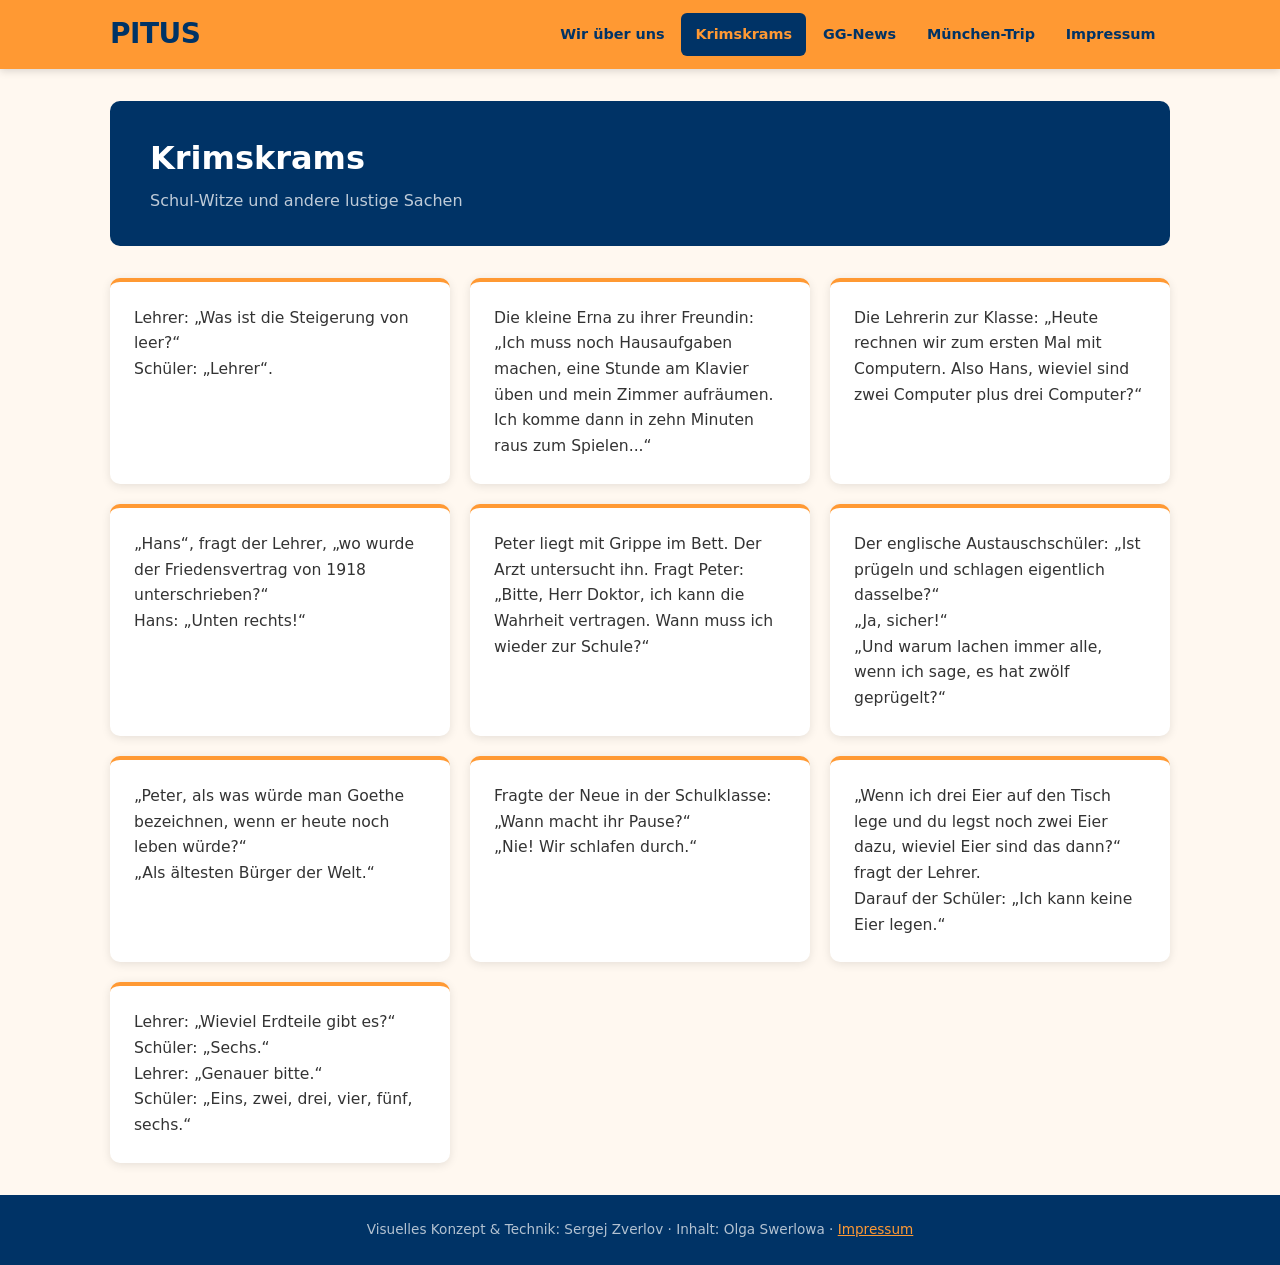
==== html/krimskrams.html @ 673280d3 "first commit for piuts" ====
<!DOCTYPE html>
<html lang="de">
<head>
  <meta charset="UTF-8">
  <meta name="viewport" content="width=device-width, initial-scale=1.0">
  <title>PITUS – Krimskrams</title>
  <link rel="stylesheet" href="../styles.css">
</head>
<body>

<header>
  <div class="nav-inner">
    <a href="../index.html" class="site-title">PITUS</a>
    <button class="menu-toggle" aria-label="Menü öffnen" aria-expanded="false">
      <span></span><span></span><span></span>
    </button>
    <nav id="main-nav">
      <ul>
        <li><a href="wir.html">Wir über uns</a></li>
        <li><a href="krimskrams.html">Krimskrams</a></li>
        <li><a href="gg-news.html">GG-News</a></li>
        <li><a href="muenchen.html">München-Trip</a></li>
        <li><a href="impressum.html">Impressum</a></li>
      </ul>
    </nav>
  </div>
</header>

<main>
  <div class="page-header">
    <h1>Krimskrams</h1>
    <p>Schul-Witze und andere lustige Sachen</p>
  </div>

  <div class="jokes-grid">

    <div class="joke-card">
      <p>Lehrer: &bdquo;Was ist die Steigerung von leer?&ldquo;</p>
      <p>Schüler: &bdquo;Lehrer&ldquo;.</p>
    </div>

    <div class="joke-card">
      <p>Die kleine Erna zu ihrer Freundin: &bdquo;Ich muss noch Hausaufgaben machen, eine Stunde am Klavier üben und mein Zimmer aufräumen. Ich komme dann in zehn Minuten raus zum Spielen...&ldquo;</p>
    </div>

    <div class="joke-card">
      <p>Die Lehrerin zur Klasse: &bdquo;Heute rechnen wir zum ersten Mal mit Computern. Also Hans, wieviel sind zwei Computer plus drei Computer?&ldquo;</p>
    </div>

    <div class="joke-card">
      <p>&bdquo;Hans&ldquo;, fragt der Lehrer, &bdquo;wo wurde der Friedensvertrag von 1918 unterschrieben?&ldquo;</p>
      <p>Hans: &bdquo;Unten rechts!&ldquo;</p>
    </div>

    <div class="joke-card">
      <p>Peter liegt mit Grippe im Bett. Der Arzt untersucht ihn. Fragt Peter:</p>
      <p>&bdquo;Bitte, Herr Doktor, ich kann die Wahrheit vertragen. Wann muss ich wieder zur Schule?&ldquo;</p>
    </div>

    <div class="joke-card">
      <p>Der englische Austauschschüler: &bdquo;Ist prügeln und schlagen eigentlich dasselbe?&ldquo;</p>
      <p>&bdquo;Ja, sicher!&ldquo;</p>
      <p>&bdquo;Und warum lachen immer alle, wenn ich sage, es hat zwölf geprügelt?&ldquo;</p>
    </div>

    <div class="joke-card">
      <p>&bdquo;Peter, als was würde man Goethe bezeichnen, wenn er heute noch leben würde?&ldquo;</p>
      <p>&bdquo;Als ältesten Bürger der Welt.&ldquo;</p>
    </div>

    <div class="joke-card">
      <p>Fragte der Neue in der Schulklasse: &bdquo;Wann macht ihr Pause?&ldquo;</p>
      <p>&bdquo;Nie! Wir schlafen durch.&ldquo;</p>
    </div>

    <div class="joke-card">
      <p>&bdquo;Wenn ich drei Eier auf den Tisch lege und du legst noch zwei Eier dazu, wieviel Eier sind das dann?&ldquo; fragt der Lehrer.</p>
      <p>Darauf der Schüler: &bdquo;Ich kann keine Eier legen.&ldquo;</p>
    </div>

    <div class="joke-card">
      <p>Lehrer: &bdquo;Wieviel Erdteile gibt es?&ldquo;</p>
      <p>Schüler: &bdquo;Sechs.&ldquo;</p>
      <p>Lehrer: &bdquo;Genauer bitte.&ldquo;</p>
      <p>Schüler: &bdquo;Eins, zwei, drei, vier, fünf, sechs.&ldquo;</p>
    </div>

  </div>
</main>

<footer>
  <p>Visuelles Konzept &amp; Technik: Sergej Zverlov &middot; Inhalt: Olga Swerlowa &middot; <a href="impressum.html">Impressum</a></p>
</footer>

<script src="../script.js"></script>
</body>
</html>
---- styles.css ----
/* =====================================================
   PITUS – Redesign 2025
   Pure HTML/CSS/JS, no dependencies
   ===================================================== */

/* ----- Variables & Reset ----- */
:root {
  --orange: #FF9933;
  --orange-dark: #e6851a;
  --blue: #003366;
  --blue-light: #004080;
  --cream: #FFF8F0;
  --card-bg: #FFEDCC;
  --text: #1a1a2e;
  --text-muted: #555;
  --shadow: 0 2px 10px rgba(0, 0, 0, 0.1);
  --shadow-hover: 0 6px 24px rgba(0, 0, 0, 0.16);
  --radius: 10px;
}

*, *::before, *::after {
  box-sizing: border-box;
  margin: 0;
  padding: 0;
}

html {
  scroll-behavior: smooth;
}

body {
  font-family: 'Segoe UI', system-ui, -apple-system, BlinkMacSystemFont, 'Helvetica Neue', Arial, sans-serif;
  background: var(--cream);
  color: var(--text);
  line-height: 1.6;
  min-height: 100vh;
  display: flex;
  flex-direction: column;
}

img {
  max-width: 100%;
  height: auto;
  display: block;
}

a {
  color: inherit;
  text-decoration: none;
}


/* ----- Header & Navigation ----- */

header {
  background: var(--orange);
  position: sticky;
  top: 0;
  z-index: 200;
  box-shadow: 0 2px 8px rgba(0,0,0,0.15);
}

.nav-inner {
  max-width: 1100px;
  margin: 0 auto;
  display: flex;
  align-items: center;
  justify-content: space-between;
  padding: 0 1.25rem;
  gap: 1rem;
}

.site-title {
  font-size: 1.75rem;
  font-weight: 900;
  color: var(--blue);
  letter-spacing: -0.5px;
  padding: 0.75rem 0;
  flex-shrink: 0;
}

.site-title span {
  color: white;
}

nav ul {
  display: flex;
  list-style: none;
  gap: 0.125rem;
  flex-wrap: wrap;
}

nav a {
  display: block;
  padding: 0.6rem 0.9rem;
  color: var(--blue);
  font-weight: 600;
  font-size: 0.9rem;
  border-radius: 6px;
  transition: background 0.18s, color 0.18s;
  white-space: nowrap;
}

nav a:hover {
  background: var(--blue);
  color: white;
}

nav a.active {
  background: var(--blue);
  color: var(--orange);
}

/* Hamburger */
.menu-toggle {
  display: none;
  flex-direction: column;
  justify-content: center;
  gap: 5px;
  background: none;
  border: none;
  cursor: pointer;
  padding: 0.5rem;
  flex-shrink: 0;
}

.menu-toggle span {
  display: block;
  width: 24px;
  height: 2px;
  background: var(--blue);
  border-radius: 2px;
  transition: transform 0.25s, opacity 0.25s;
}

.menu-toggle.open span:nth-child(1) { transform: translateY(7px) rotate(45deg); }
.menu-toggle.open span:nth-child(2) { opacity: 0; }
.menu-toggle.open span:nth-child(3) { transform: translateY(-7px) rotate(-45deg); }


/* ----- Layout ----- */

main {
  max-width: 1100px;
  margin: 0 auto;
  padding: 2rem 1.25rem;
  flex: 1;
  width: 100%;
}

.page-header {
  background: var(--blue);
  color: white;
  padding: 2rem 2.5rem;
  border-radius: var(--radius);
  margin-bottom: 2rem;
}

.page-header h1 {
  font-size: 2rem;
  font-weight: 800;
  margin-bottom: 0.25rem;
}

.page-header p {
  color: rgba(255,255,255,0.75);
  font-size: 1rem;
}


/* ----- Home / Hero ----- */

.hero {
  border-radius: var(--radius);
  overflow: hidden;
  background: var(--blue);
  margin-bottom: 2rem;
  box-shadow: var(--shadow);
}

.hero img {
  width: 100%;
  max-height: 480px;
  object-fit: cover;
}

.hero-body {
  padding: 2rem 2.5rem;
  color: white;
}

.hero-body h1 {
  font-size: 2.25rem;
  font-weight: 900;
  color: var(--orange);
  margin-bottom: 0.75rem;
}

.hero-body p {
  font-size: 1.1rem;
  color: rgba(255,255,255,0.88);
  max-width: 640px;
}

.section-nav {
  display: grid;
  grid-template-columns: repeat(auto-fill, minmax(220px, 1fr));
  gap: 1rem;
  margin-top: 1.5rem;
}

.section-card {
  background: white;
  border-radius: var(--radius);
  padding: 1.5rem;
  box-shadow: var(--shadow);
  transition: transform 0.2s, box-shadow 0.2s;
  border-left: 4px solid var(--orange);
}

.section-card:hover {
  transform: translateY(-3px);
  box-shadow: var(--shadow-hover);
}

.section-card h2 {
  font-size: 1.1rem;
  color: var(--blue);
  margin-bottom: 0.35rem;
}

.section-card p {
  font-size: 0.875rem;
  color: var(--text-muted);
}


/* ----- Student Grid (wir.html) ----- */

.student-intro {
  margin-bottom: 2rem;
  font-size: 1.05rem;
  color: var(--text-muted);
}

.student-grid {
  display: grid;
  grid-template-columns: repeat(auto-fill, minmax(190px, 1fr));
  gap: 1.5rem;
}

.student-card {
  background: white;
  border-radius: var(--radius);
  overflow: hidden;
  box-shadow: var(--shadow);
  transition: transform 0.2s, box-shadow 0.2s;
}

.student-card:hover {
  transform: translateY(-5px);
  box-shadow: var(--shadow-hover);
}

.student-card img {
  width: 100%;
  aspect-ratio: 3 / 4;
  object-fit: cover;
}

.student-card .card-name {
  display: block;
  background: var(--blue);
  color: var(--orange);
  font-weight: 700;
  font-size: 1.05rem;
  text-align: center;
  padding: 0.75rem;
  transition: background 0.18s;
}

.student-card:hover .card-name {
  background: var(--blue-light);
}


/* ----- Profile Pages ----- */

.profile-wrap {
  max-width: 740px;
}

.profile-entry {
  margin-bottom: 1.5rem;
  border-radius: var(--radius);
  overflow: hidden;
  box-shadow: var(--shadow);
  background: white;
}

.profile-entry img {
  width: 100%;
  border-radius: var(--radius) var(--radius) 0 0;
}

.profile-entry .caption {
  background: var(--card-bg);
  padding: 1.25rem 1.5rem;
  color: var(--blue);
  font-size: 1rem;
  line-height: 1.7;
  font-weight: 500;
}

.back-link {
  display: inline-flex;
  align-items: center;
  gap: 0.4rem;
  margin-bottom: 1.5rem;
  color: var(--blue);
  font-weight: 600;
  padding: 0.5rem 1rem;
  background: white;
  border-radius: 6px;
  box-shadow: var(--shadow);
  transition: background 0.18s;
}

.back-link:hover {
  background: var(--blue);
  color: white;
}


/* ----- GG-News ----- */

.news-article {
  background: white;
  border-radius: var(--radius);
  overflow: hidden;
  margin-bottom: 2rem;
  box-shadow: var(--shadow);
}

.news-header {
  background: var(--blue);
  color: white;
  padding: 1.5rem 2rem;
}

.news-header h2 {
  font-size: 1.5rem;
  font-weight: 800;
  color: var(--orange);
  margin-bottom: 0.25rem;
}

.news-header .subtitle {
  color: rgba(255,255,255,0.75);
  font-size: 0.9rem;
}

.news-body {
  padding: 1.75rem 2rem;
}

.news-body p {
  line-height: 1.75;
  color: #333;
  margin-bottom: 1rem;
}

.news-body p:last-child {
  margin-bottom: 0;
}

.news-images {
  display: grid;
  grid-template-columns: repeat(auto-fit, minmax(260px, 1fr));
  gap: 1rem;
  margin: 1.25rem 0;
}

.news-images img {
  width: 100%;
  border-radius: 8px;
  object-fit: cover;
}

.news-section {
  margin-top: 1.5rem;
  padding-top: 1.5rem;
  border-top: 1px solid #eee;
}

.news-section h3 {
  font-size: 1.15rem;
  color: var(--blue);
  margin-bottom: 0.75rem;
}


/* ----- Krimskrams / Jokes ----- */

.jokes-grid {
  display: grid;
  grid-template-columns: repeat(auto-fill, minmax(300px, 1fr));
  gap: 1.25rem;
}

.joke-card {
  background: white;
  border-radius: var(--radius);
  padding: 1.5rem;
  box-shadow: var(--shadow);
  border-top: 4px solid var(--orange);
  font-size: 0.975rem;
  line-height: 1.65;
  color: #333;
  transition: transform 0.18s, box-shadow 0.18s;
}

.joke-card:hover {
  transform: translateY(-2px);
  box-shadow: var(--shadow-hover);
}

.joke-card em {
  display: block;
  font-style: normal;
  color: var(--text-muted);
  font-size: 0.875rem;
  margin-top: 0.75rem;
  padding-top: 0.75rem;
  border-top: 1px solid #eee;
}


/* ----- München Gallery ----- */

.gallery-header {
  margin-bottom: 1.75rem;
}

.gallery-header p {
  color: var(--text-muted);
  margin-top: 0.5rem;
}

.photo-grid {
  display: grid;
  grid-template-columns: repeat(auto-fill, minmax(160px, 1fr));
  gap: 0.75rem;
}

.photo-thumb {
  cursor: pointer;
  border-radius: 8px;
  overflow: hidden;
  box-shadow: var(--shadow);
  transition: transform 0.2s, box-shadow 0.2s;
  background: var(--blue);
}

.photo-thumb:hover {
  transform: scale(1.03);
  box-shadow: var(--shadow-hover);
}

.photo-thumb img {
  width: 100%;
  aspect-ratio: 1;
  object-fit: cover;
  display: block;
}

.photo-thumb .thumb-label {
  padding: 0.4rem 0.5rem;
  font-size: 0.72rem;
  color: rgba(255,255,255,0.9);
  text-align: center;
  line-height: 1.3;
  background: var(--blue);
}


/* ----- Lightbox ----- */

.lightbox {
  display: none;
  position: fixed;
  inset: 0;
  background: rgba(0, 0, 0, 0.92);
  z-index: 1000;
  align-items: center;
  justify-content: center;
  flex-direction: column;
  gap: 1rem;
  padding: 1rem;
}

.lightbox.active {
  display: flex;
}

.lightbox-img-wrap {
  position: relative;
  display: flex;
  align-items: center;
  justify-content: center;
  max-width: 90vw;
  max-height: 82vh;
}

.lightbox-img {
  max-width: 90vw;
  max-height: 80vh;
  border-radius: 6px;
  object-fit: contain;
  box-shadow: 0 8px 40px rgba(0,0,0,0.5);
}

.lightbox-caption {
  color: rgba(255,255,255,0.9);
  font-size: 1rem;
  text-align: center;
  letter-spacing: 0.3px;
}

.lb-counter {
  color: rgba(255,255,255,0.45);
  font-size: 0.8rem;
}

.lb-btn {
  position: fixed;
  top: 50%;
  transform: translateY(-50%);
  background: rgba(255,255,255,0.12);
  border: 1px solid rgba(255,255,255,0.2);
  color: white;
  font-size: 1.75rem;
  width: 3rem;
  height: 3rem;
  border-radius: 50%;
  cursor: pointer;
  display: flex;
  align-items: center;
  justify-content: center;
  transition: background 0.18s;
  line-height: 1;
}

.lb-btn:hover {
  background: rgba(255,255,255,0.25);
}

.lb-prev { left: 1rem; }
.lb-next { right: 1rem; }

.lb-close {
  position: fixed;
  top: 1rem;
  right: 1rem;
  background: rgba(255,255,255,0.12);
  border: 1px solid rgba(255,255,255,0.2);
  color: white;
  font-size: 1.25rem;
  width: 2.5rem;
  height: 2.5rem;
  border-radius: 50%;
  cursor: pointer;
  display: flex;
  align-items: center;
  justify-content: center;
  transition: background 0.18s;
}

.lb-close:hover {
  background: rgba(255,255,255,0.25);
}


/* ----- Impressum ----- */

.impressum-card {
  background: white;
  border-radius: var(--radius);
  padding: 2.5rem;
  box-shadow: var(--shadow);
  max-width: 600px;
}

.impressum-card h2 {
  color: var(--blue);
  font-size: 1.15rem;
  margin-bottom: 0.5rem;
  margin-top: 1.5rem;
}

.impressum-card h2:first-child {
  margin-top: 0;
}

.impressum-card p {
  color: var(--text-muted);
  line-height: 1.6;
}

.impressum-card a {
  color: var(--blue);
  text-decoration: underline;
}


/* ----- Footer ----- */

footer {
  background: var(--blue);
  color: rgba(255,255,255,0.7);
  text-align: center;
  padding: 1.5rem 1.25rem;
  font-size: 0.85rem;
  margin-top: auto;
}

footer a {
  color: var(--orange);
  text-decoration: underline;
}


/* ----- Responsive ----- */

@media (max-width: 720px) {
  .menu-toggle {
    display: flex;
  }

  nav {
    display: none;
    position: absolute;
    top: 100%;
    left: 0;
    right: 0;
    background: var(--orange);
    border-top: 2px solid var(--orange-dark);
    box-shadow: 0 6px 16px rgba(0,0,0,0.15);
  }

  nav.open {
    display: block;
  }

  nav ul {
    flex-direction: column;
    padding: 0.5rem;
    gap: 0.25rem;
  }

  nav a {
    padding: 0.75rem 1rem;
    border-radius: 6px;
  }

  .hero-body h1 {
    font-size: 1.6rem;
  }

  .hero-body p {
    font-size: 1rem;
  }

  .page-header {
    padding: 1.5rem;
  }

  .page-header h1 {
    font-size: 1.5rem;
  }

  .news-header, .news-body {
    padding: 1.25rem 1.25rem;
  }

  .photo-grid {
    grid-template-columns: repeat(auto-fill, minmax(130px, 1fr));
  }

  .lb-prev { left: 0.25rem; }
  .lb-next { right: 0.25rem; }
}

@media (max-width: 480px) {
  main {
    padding: 1.25rem 0.875rem;
  }

  .student-grid {
    grid-template-columns: repeat(2, 1fr);
  }

  .jokes-grid {
    grid-template-columns: 1fr;
  }
}
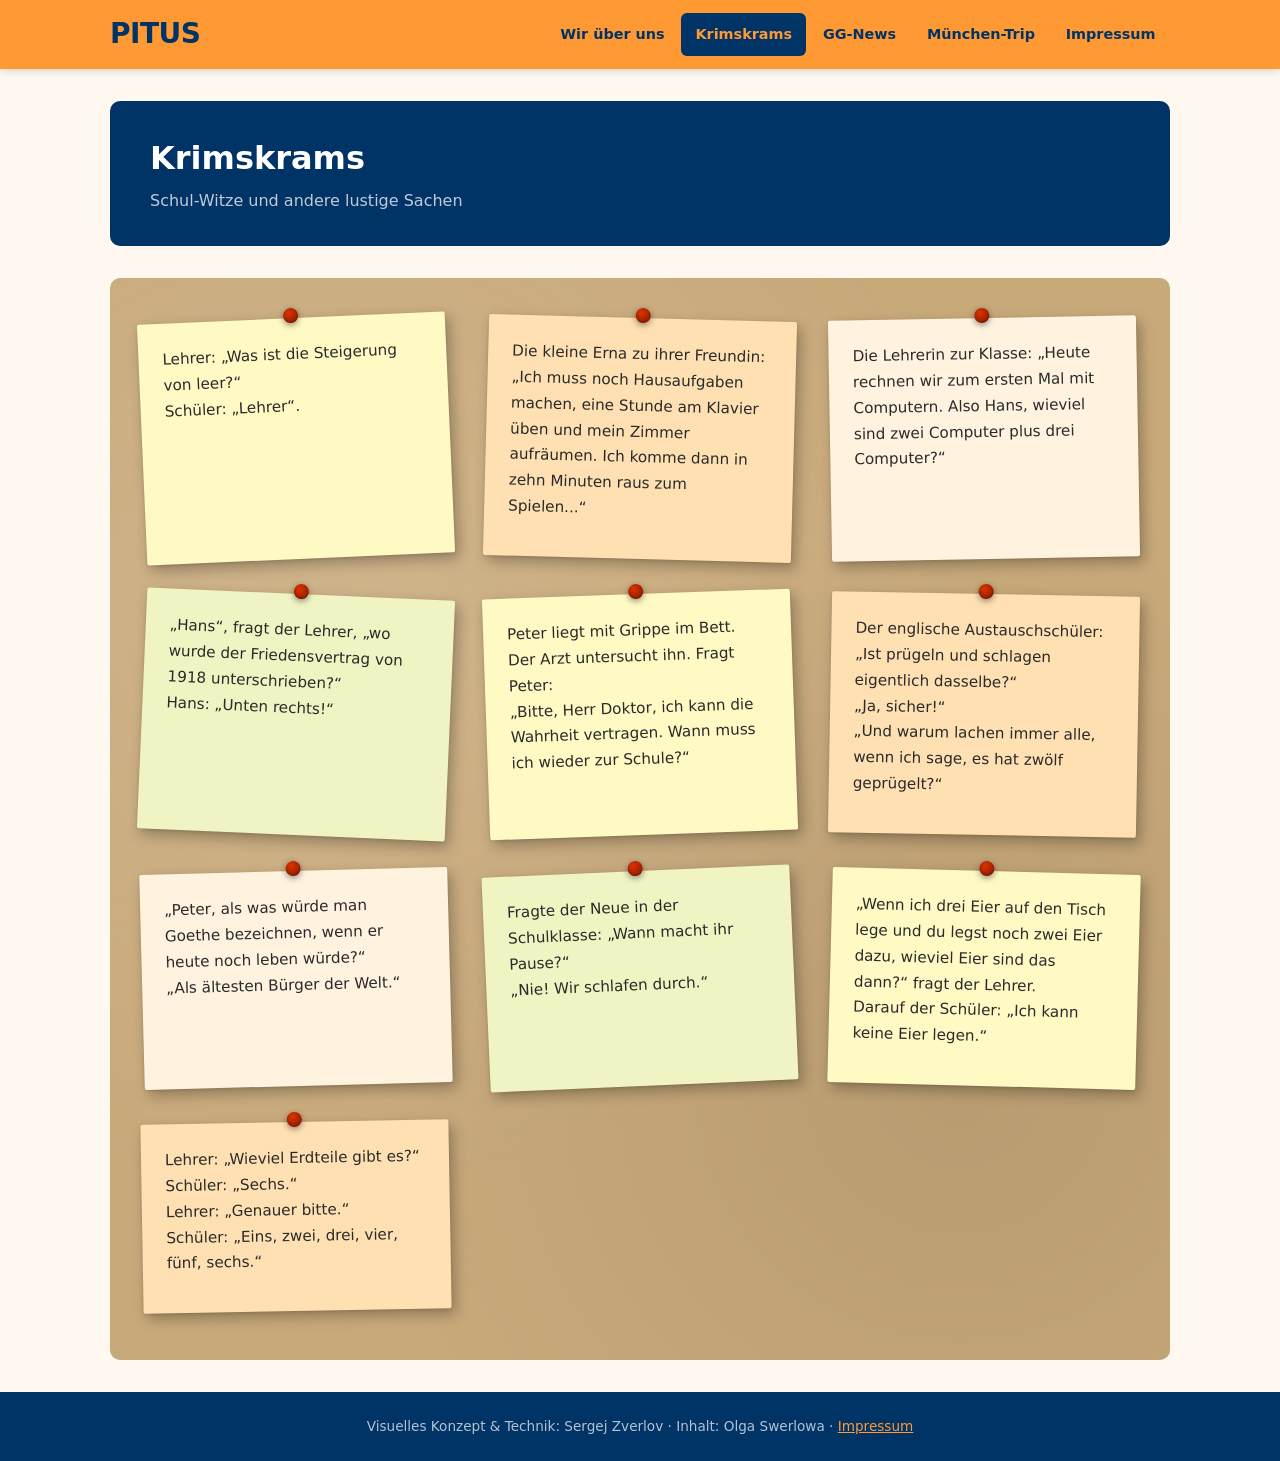
==== commit 205c4051: "pinwand added" ====
--- a/html/krimskrams.html
+++ b/html/krimskrams.html
@@ -32,6 +32,7 @@
     <p>Schul-Witze und andere lustige Sachen</p>
   </div>
 
+  <div class="jokes-wall">
   <div class="jokes-grid">
 
     <div class="joke-card">
@@ -86,6 +87,7 @@
     </div>
 
   </div>
+  </div>
 </main>
 
 <footer>
--- a/styles.css
+++ b/styles.css
@@ -400,39 +400,72 @@
 }
 
 
-/* ----- Krimskrams / Jokes ----- */
+/* ----- Krimskrams / Post-it Wall ----- */
+
+.jokes-wall {
+  background: #c8a97a;
+  background-image:
+    radial-gradient(ellipse at 20% 30%, rgba(255,255,255,0.12) 0%, transparent 55%),
+    radial-gradient(ellipse at 80% 75%, rgba(0,0,0,0.08) 0%, transparent 50%);
+  border-radius: var(--radius);
+  padding: 2.5rem 2rem 3rem;
+}
 
 .jokes-grid {
   display: grid;
-  grid-template-columns: repeat(auto-fill, minmax(300px, 1fr));
-  gap: 1.25rem;
-}
-
+  grid-template-columns: repeat(auto-fill, minmax(260px, 1fr));
+  gap: 2.25rem;
+}
+
+/* Post-it colors — warm tones that fit the orange/blue palette */
 .joke-card {
-  background: white;
-  border-radius: var(--radius);
-  padding: 1.5rem;
-  box-shadow: var(--shadow);
-  border-top: 4px solid var(--orange);
-  font-size: 0.975rem;
-  line-height: 1.65;
-  color: #333;
-  transition: transform 0.18s, box-shadow 0.18s;
-}
-
+  background: #FFF9C4;
+  border-radius: 2px;
+  padding: 1.5rem 1.5rem 2.25rem;
+  box-shadow: 4px 6px 14px rgba(0,0,0,0.28), 0 1px 3px rgba(0,0,0,0.12);
+  position: relative;
+  font-size: 0.95rem;
+  line-height: 1.7;
+  color: #2a2a2a;
+  transition: transform 0.2s, box-shadow 0.2s;
+  /* slight paper texture via bottom fold */
+}
+
+/* Colour variants */
+.joke-card:nth-child(4n+1) { background: #FFF9C4; } /* yellow */
+.joke-card:nth-child(4n+2) { background: #FFE0B2; } /* light orange — brand */
+.joke-card:nth-child(4n+3) { background: #FFF3E0; } /* peach */
+.joke-card:nth-child(4n)   { background: #F0F4C3; } /* lime-cream */
+
+/* Rotation — 7-step cycle so colours and angles don't repeat together */
+.joke-card:nth-child(7n+1) { transform: rotate(-2.5deg); }
+.joke-card:nth-child(7n+2) { transform: rotate(1.5deg); }
+.joke-card:nth-child(7n+3) { transform: rotate(-1deg); }
+.joke-card:nth-child(7n+4) { transform: rotate(2.5deg); }
+.joke-card:nth-child(7n+5) { transform: rotate(-2deg); }
+.joke-card:nth-child(7n+6) { transform: rotate(1deg); }
+.joke-card:nth-child(7n)   { transform: rotate(-1.5deg); }
+
+/* Thumbtack pin */
+.joke-card::before {
+  content: '';
+  position: absolute;
+  top: -10px;
+  left: 50%;
+  transform: translateX(-50%);
+  width: 15px;
+  height: 15px;
+  background: radial-gradient(circle at 38% 32%, #dd3300, #7a1500);
+  border-radius: 50%;
+  box-shadow: 0 2px 6px rgba(0,0,0,0.45), inset 0 -1px 2px rgba(0,0,0,0.25);
+  z-index: 2;
+}
+
+/* Hover — straighten and lift, MUST come after nth-child rules */
 .joke-card:hover {
-  transform: translateY(-2px);
-  box-shadow: var(--shadow-hover);
-}
-
-.joke-card em {
-  display: block;
-  font-style: normal;
-  color: var(--text-muted);
-  font-size: 0.875rem;
-  margin-top: 0.75rem;
-  padding-top: 0.75rem;
-  border-top: 1px solid #eee;
+  transform: rotate(0deg) scale(1.05) translateY(-6px);
+  box-shadow: 8px 12px 24px rgba(0,0,0,0.32);
+  z-index: 10;
 }
 
 
@@ -700,7 +733,12 @@
     grid-template-columns: repeat(2, 1fr);
   }
 
+  .jokes-wall {
+    padding: 1.5rem 1rem 2rem;
+  }
+
   .jokes-grid {
     grid-template-columns: 1fr;
-  }
-}
+    gap: 2rem;
+  }
+}
